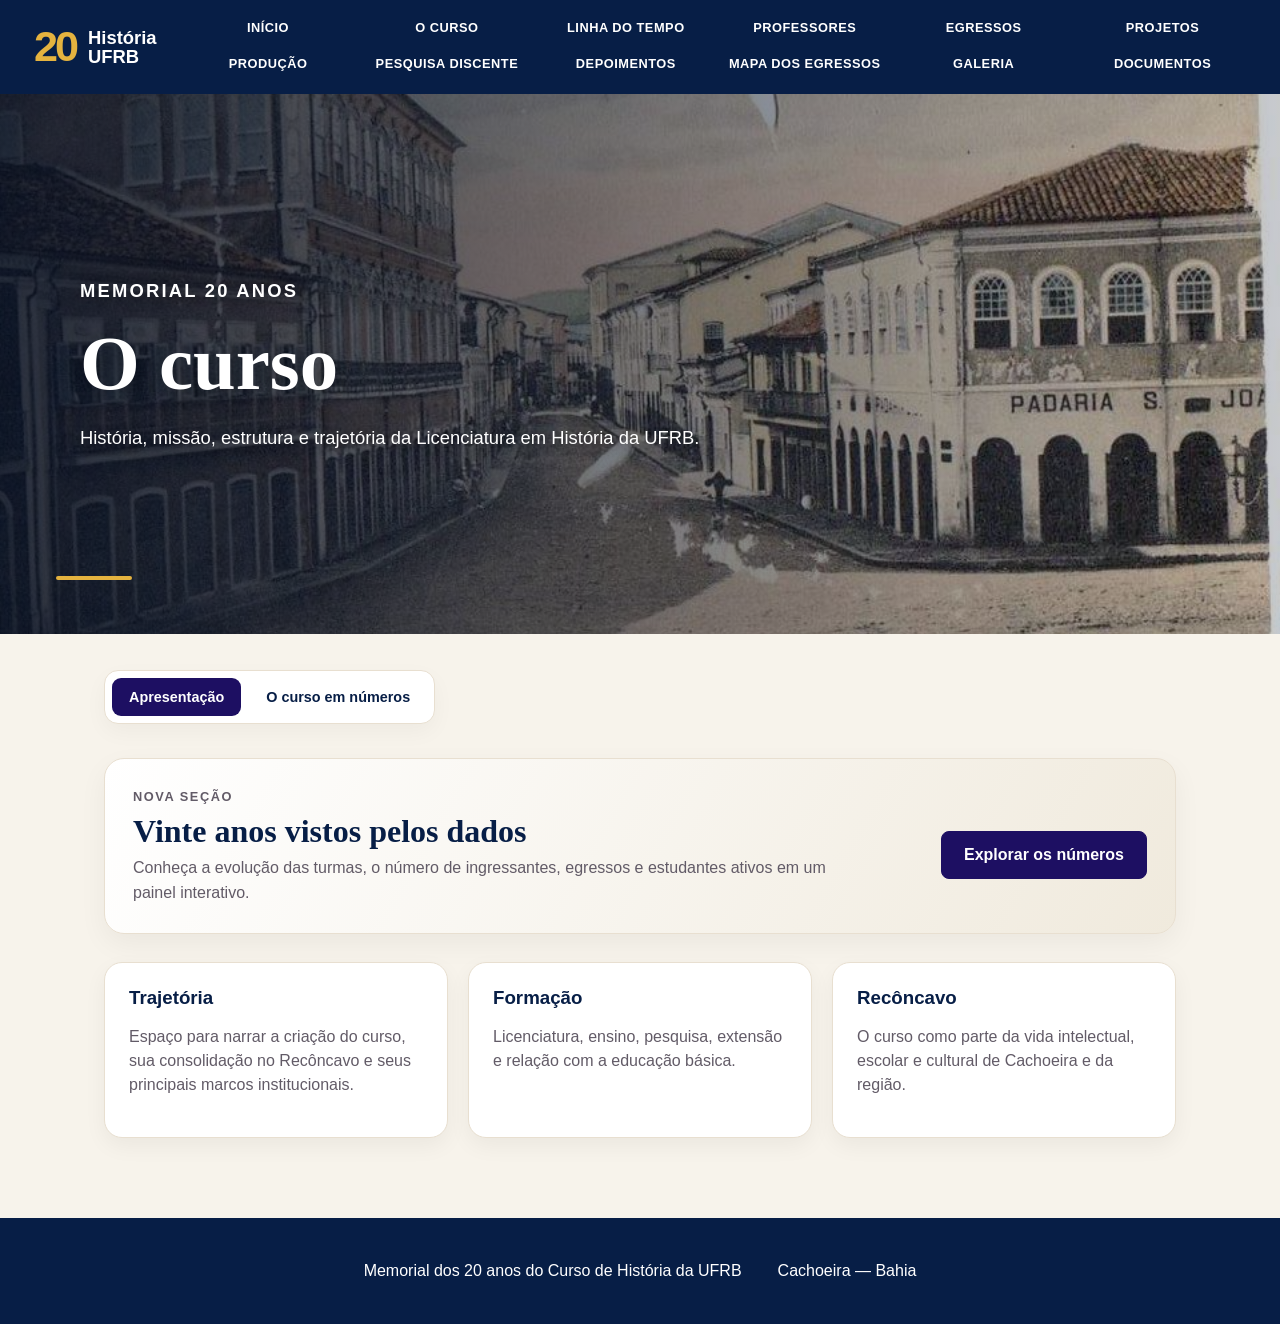
==== pages/curso.html @ 05f71385 "versão inicial memorial" ====
<!DOCTYPE html><html lang="pt-BR"><head>
<meta charset="UTF-8"><meta name="viewport" content="width=device-width, initial-scale=1.0">
<title>O curso | Memorial 20 anos</title><link rel="stylesheet" href="../style.css?v=41"></head><body>
<header class="topbar">
  <a class="logo" href="../index.html"><span class="mark">20</span><span>História<br>UFRB</span></a>
  <button class="menu-button" aria-label="Abrir menu">☰</button>
  <nav class="menu">
    <a href="../index.html">Início</a><a href="curso.html">O curso</a><a href="linha-do-tempo.html">Linha do tempo</a>
    <a href="professores.html">Professores</a><a href="egressos.html">Egressos</a><a href="projetos.html">Projetos</a><a href="producao.html">Produção</a><a href="tccs.html">Pesquisa discente</a>
    <a href="depoimentos.html">Depoimentos</a><a href="mapa.html">Mapa dos egressos</a><a href="galeria.html">Galeria</a><a href="documentos.html">Documentos</a>
  </nav>
</header><section class="page-hero hero-curso"><div class="page-hero-inner"><p class="eyebrow">Memorial 20 anos</p><h1>O curso</h1><p>História, missão, estrutura e trajetória da Licenciatura em História da UFRB.</p></div></section>
<main class="content">
<nav class="course-subnav" aria-label="Seções de O curso">
  <a class="active" href="curso.html">Apresentação</a>
  <a href="curso-em-numeros.html">O curso em números</a>
</nav>
<section class="course-callout">
  <div>
    <p class="eyebrow">Nova seção</p>
    <h2>Vinte anos vistos pelos dados</h2>
    <p>Conheça a evolução das turmas, o número de ingressantes, egressos e estudantes ativos em um painel interativo.</p>
  </div>
  <a class="button" href="curso-em-numeros.html">Explorar os números</a>
</section>
<div class="grid"><article class="card"><h3>Trajetória</h3><p>Espaço para narrar a criação do curso, sua consolidação no Recôncavo e seus principais marcos institucionais.</p></article><article class="card"><h3>Formação</h3><p>Licenciatura, ensino, pesquisa, extensão e relação com a educação básica.</p></article><article class="card"><h3>Recôncavo</h3><p>O curso como parte da vida intelectual, escolar e cultural de Cachoeira e da região.</p></article></div></main><footer class="footer"><p>Memorial dos 20 anos do Curso de História da UFRB</p><p>Cachoeira — Bahia</p></footer><script src="../script.js?v=41"></script></body></html>
---- style.css ----
:root{--navy:#071e46;--purple:#1d0f62;--gold:#e5b33f;--green:#0b7f5b;--blue:#1f67d8;--orange:#d86c1f;--red:#c43c3c;--cream:#f7f3eb;--ink:#141625;--muted:#625b67;--line:#e8dfd0}
*{box-sizing:border-box}html{scroll-behavior:smooth}body{margin:0;font-family:Arial,Helvetica,sans-serif;color:var(--ink);background:var(--cream)}a{color:inherit}
.topbar{height:76px;background:var(--navy);color:#fff;display:flex;align-items:center;justify-content:space-between;padding:0 44px;position:sticky;top:0;z-index:1000}
.logo{color:#fff;text-decoration:none;display:flex;align-items:center;gap:12px;line-height:1.05;font-weight:800;font-size:1.15rem}.mark{color:var(--gold);font-size:2.7rem;letter-spacing:-3px}
.menu{display:flex;gap:22px;align-items:center}.menu a{color:#fff;text-decoration:none;font-size:.8rem;text-transform:uppercase;letter-spacing:.04em;font-weight:800;padding:28px 0 22px;border-bottom:3px solid transparent}.menu a:hover{color:var(--gold);border-bottom-color:var(--gold)}
.menu-button{display:none;color:#fff;background:transparent;border:0;font-size:1.8rem}
.home-hero{min-height:530px;background:linear-gradient(90deg,rgba(0,0,0,.73),rgba(0,0,0,.16)),url("assets/cachoeira-1820-home.jpg");background-size:cover;background-position:center;display:flex;align-items:center;padding:64px 56px}.home-hero-content{max-width:640px;color:#fff}
.eyebrow{color:var(--gold);font-size:.8rem;text-transform:uppercase;letter-spacing:.12em;font-weight:900}.home-hero h1,.page-hero h1{font-family:Georgia,serif;font-size:clamp(2.8rem,6vw,5.3rem);line-height:1.03;margin:0 0 20px}.home-hero p{font-size:1.18rem;line-height:1.55}
.button,.button-outline{display:inline-flex;align-items:center;justify-content:center;text-decoration:none;border-radius:8px;padding:14px 22px;font-weight:900;border:1px solid var(--purple);margin-top:18px}.button{background:var(--purple);color:#fff}.button.light{background:transparent;color:#fff;border-color:#fff}.button-outline{background:transparent;color:var(--purple)}
.home-intro{max-width:1500px;margin:0 auto;padding:34px 56px 54px;display:grid;grid-template-columns:320px 1fr 410px;gap:26px;align-items:start}.intro-text h2{color:var(--navy);font-family:Georgia,serif;font-size:2rem;line-height:1.25}.intro-text p{line-height:1.65}
.home-cards{display:grid;grid-template-columns:repeat(3,minmax(180px,1fr));gap:16px}.feature-card{background:#fff;border:1px solid var(--line);border-radius:14px;padding:22px;text-decoration:none;min-height:135px;box-shadow:0 8px 22px rgba(0,0,0,.04)}.feature-card:hover{transform:translateY(-2px);box-shadow:0 12px 28px rgba(0,0,0,.08)}.feature-card span{font-size:2rem}.feature-card h3{color:var(--navy);text-transform:uppercase;font-size:.95rem;margin:8px 0}.feature-card p{color:var(--muted);margin:0;font-size:.9rem;line-height:1.45}
.mini-map-card{background:#fff;border:1px solid var(--line);border-radius:14px;overflow:hidden;text-decoration:none;box-shadow:0 8px 22px rgba(0,0,0,.05)}.mini-map-title{background:var(--navy);color:#fff;padding:18px;text-transform:uppercase;font-weight:900;display:flex;justify-content:space-between}.mini-map{height:370px;width:100%}
.page-hero{background:linear-gradient(90deg,rgba(7,30,70,.88),rgba(7,30,70,.35)),url("assets/cachoeira-abertura.jpg");background-size:cover;background-position:center;color:#fff;padding:78px 56px}.page-hero-inner{max-width:1120px;margin:0 auto}.page-hero p{max-width:720px;font-size:1.15rem;line-height:1.6}.content{max-width:1120px;margin:0 auto;padding:54px 24px 80px}
.section-title h2{color:var(--navy);font-size:2.2rem;font-family:Georgia,serif;margin:0 0 10px}.grid{display:grid;grid-template-columns:repeat(auto-fit,minmax(255px,1fr));gap:20px}.card{background:#fff;border:1px solid var(--line);border-radius:18px;padding:24px;box-shadow:0 8px 22px rgba(0,0,0,.05);text-decoration:none}.card img{width:100%;height:190px;object-fit:cover;border-radius:14px;background:#ddd;margin-bottom:14px}.card h3{color:var(--navy);margin:0 0 10px}.card p{color:var(--muted);line-height:1.5}
.timeline{display:grid;gap:18px}.timeline article{background:#fff;border-left:6px solid var(--gold);padding:22px 28px;border-radius:14px;box-shadow:0 8px 22px rgba(0,0,0,.05)}.timeline strong{color:var(--purple);font-size:1.2rem}
.filters{display:flex;flex-wrap:wrap;gap:10px;margin:24px 0}.filter-btn{border:1px solid var(--line);background:#fff;color:var(--navy);border-radius:999px;padding:10px 16px;font-weight:900;cursor:pointer}.filter-btn.active{background:var(--purple);color:#fff}
.testimony-layout,.map-page-layout{display:grid;grid-template-columns:1fr 390px;gap:24px;align-items:start}.testimony-player,.map-detail{position:sticky;top:96px;background:#fff;border:1px solid var(--line);border-radius:20px;padding:24px;box-shadow:0 12px 30px rgba(0,0,0,.08)}.player-image,.map-detail-image{width:100%;max-height:230px;object-fit:cover;border-radius:14px;margin-bottom:14px}audio{width:100%;margin:12px 0}.theme-list{display:flex;flex-wrap:wrap;gap:8px}.theme-list span,.tag{background:#f0eadf;color:var(--purple);border-radius:999px;padding:7px 11px;font-size:.82rem;font-weight:900}
.map-full{min-height:660px;border-radius:18px;overflow:hidden;border:1px solid var(--line);z-index:1}.map-toolbar{background:#fff;border:1px solid var(--line);border-radius:18px;padding:18px;margin-bottom:18px}.year-control{margin-top:14px}.year-control input{width:100%;accent-color:var(--purple)}
.leaflet-marker-icon .pin{display:grid;place-items:center;width:34px;height:34px;border-radius:50% 50% 50% 8px;transform:rotate(-45deg);color:#fff;font-weight:900;border:3px solid #fff;box-shadow:0 8px 18px rgba(0,0,0,.25)}.pin span{transform:rotate(45deg)}.pin.ensino{background:var(--green)}.pin.pesquisa{background:var(--blue)}.pin.extensao{background:var(--orange)}.pin.egressos{background:var(--red)}.pin.professores{background:var(--purple)}
.gallery{columns:4 220px;column-gap:18px}.gallery img{width:100%;break-inside:avoid;border-radius:14px;margin-bottom:18px;box-shadow:0 8px 22px rgba(0,0,0,.08)}.doc-list{display:grid;gap:14px}.doc-item{background:#fff;border:1px solid var(--line);border-radius:14px;padding:18px;display:flex;justify-content:space-between;gap:18px;align-items:center}
.footer{background:var(--navy);color:#fff;display:flex;flex-wrap:wrap;justify-content:center;gap:36px;padding:28px 24px}
@media(max-width:1100px){.home-intro,.testimony-layout,.map-page-layout{grid-template-columns:1fr}.mini-map-card{order:-1}.testimony-player,.map-detail{position:static}}
@media(max-width:850px){.topbar{padding:0 18px}.menu-button{display:block}.menu{display:none;position:absolute;top:76px;left:0;right:0;background:var(--navy);flex-direction:column;padding:24px;align-items:flex-start}.menu.open{display:flex}.home-hero,.page-hero{padding:44px 24px}.home-cards{grid-template-columns:1fr}}


/* Módulo Produção Intelectual */
.production-hero {
  max-width: 1500px;
  margin: 0 auto;
  padding: 56px;
  display: grid;
  grid-template-columns: .8fr 1.2fr;
  gap: 36px;
  align-items: center;
  background: linear-gradient(135deg, #071e46, #1d0f62);
  color: white;
}

.production-hero-copy h1 {
  font-family: Georgia, serif;
  font-size: clamp(3rem, 6vw, 5.5rem);
  line-height: 1;
  margin: 0 0 20px;
}

.production-hero-copy p {
  font-size: 1.15rem;
  line-height: 1.6;
}

.featured-book {
  background: rgba(255,255,255,.1);
  border: 1px solid rgba(255,255,255,.25);
  border-radius: 22px;
  padding: 24px;
  display: grid;
  grid-template-columns: 220px 1fr;
  gap: 24px;
  align-items: center;
}

.featured-book img {
  width: 100%;
  max-height: 320px;
  object-fit: contain;
  border-radius: 10px;
  background: white;
  box-shadow: 0 18px 38px rgba(0,0,0,.28);
}

.featured-book h2 {
  font-family: Georgia, serif;
  font-size: 2rem;
  margin: 8px 0;
}

.production-type {
  display: inline-block;
  color: #0b7f5b;
  background: #e7f4ee;
  border-radius: 999px;
  padding: 6px 10px;
  font-size: .75rem;
  text-transform: uppercase;
  letter-spacing: .06em;
  font-weight: 900;
}

.production-stats {
  display: grid;
  grid-template-columns: repeat(4, 1fr);
  gap: 16px;
  margin-bottom: 30px;
}

.production-stats article {
  background: white;
  border: 1px solid var(--line);
  border-radius: 16px;
  padding: 22px;
}

.production-stats strong {
  display: block;
  color: var(--purple);
  font-size: 2rem;
}

.production-stats span {
  color: var(--muted);
}

.production-toolbar {
  background: white;
  border: 1px solid var(--line);
  border-radius: 18px;
  padding: 20px;
  margin-bottom: 38px;
}

.production-toolbar input {
  width: 100%;
  padding: 15px 17px;
  border: 1px solid var(--line);
  border-radius: 12px;
  font-size: 1rem;
}

.book-grid {
  display: grid;
  grid-template-columns: repeat(auto-fit, minmax(210px, 1fr));
  gap: 24px;
}

.book-card {
  background: white;
  border: 1px solid var(--line);
  border-radius: 18px;
  overflow: hidden;
  cursor: pointer;
  box-shadow: 0 8px 22px rgba(0,0,0,.05);
  transition: transform .2s, box-shadow .2s;
}

.book-card:hover,
.book-card:focus {
  transform: translateY(-5px);
  box-shadow: 0 18px 38px rgba(0,0,0,.12);
  outline: none;
}

.book-cover-wrap {
  height: 330px;
  padding: 18px;
  background: #eee8de;
  position: relative;
  display: flex;
  justify-content: center;
  align-items: center;
}

.book-cover-wrap img {
  width: 100%;
  height: 100%;
  object-fit: contain;
  box-shadow: 0 12px 25px rgba(0,0,0,.18);
}

.book-hover {
  position: absolute;
  inset: auto 18px 18px 18px;
  background: rgba(7,30,70,.92);
  color: white;
  padding: 12px;
  border-radius: 10px;
  text-align: center;
  font-weight: 800;
  opacity: 0;
  transform: translateY(8px);
  transition: .2s;
}

.book-card:hover .book-hover,
.book-card:focus .book-hover {
  opacity: 1;
  transform: translateY(0);
}

.book-card-copy {
  padding: 18px;
}

.book-card-copy h3 {
  color: var(--navy);
  margin: 10px 0 8px;
}

.book-card-copy p,
.book-card-copy small {
  color: var(--muted);
}

.book-modal {
  position: fixed;
  inset: 0;
  display: none;
  z-index: 4000;
}

.book-modal.open {
  display: block;
}

.book-modal-backdrop {
  position: absolute;
  inset: 0;
  background: rgba(0,0,0,.76);
}

.book-modal-content {
  position: relative;
  max-width: 980px;
  max-height: 88vh;
  overflow: auto;
  margin: 6vh auto;
  background: white;
  border-radius: 22px;
  padding: 32px;
  z-index: 1;
}

.book-modal-close {
  position: absolute;
  right: 18px;
  top: 12px;
  background: transparent;
  border: 0;
  font-size: 2rem;
  cursor: pointer;
}

.book-detail {
  display: grid;
  grid-template-columns: 300px 1fr;
  gap: 32px;
}

.book-detail > img {
  width: 100%;
  max-height: 460px;
  object-fit: contain;
  background: #eee8de;
  padding: 16px;
  border-radius: 14px;
}

.book-detail h2 {
  color: var(--navy);
  font-family: Georgia, serif;
  font-size: 2.3rem;
  margin: 12px 0;
}

.book-detail h3 {
  color: var(--muted);
  font-weight: 500;
}

.book-actions {
  display: flex;
  flex-wrap: wrap;
  gap: 10px;
}

.home-production {
  max-width: 1120px;
  margin: 0 auto;
  padding: 60px 24px 80px;
}

.home-production-grid {
  display: grid;
  grid-template-columns: repeat(3, 1fr);
  gap: 22px;
}

.home-book {
  background: white;
  border: 1px solid var(--line);
  border-radius: 16px;
  padding: 20px;
  text-decoration: none;
  display: grid;
  gap: 8px;
}

.home-book img {
  width: 100%;
  height: 280px;
  object-fit: contain;
  background: #eee8de;
  border-radius: 10px;
}

.home-book strong {
  color: var(--navy);
}

.home-book span {
  color: var(--muted);
}

.profile-production {
  max-width: 1120px;
  margin: 30px auto;
  padding: 0 24px 60px;
}

.mini-book-grid {
  display: flex;
  gap: 18px;
  flex-wrap: wrap;
}

.mini-book {
  width: 170px;
  text-decoration: none;
}

.mini-book img {
  width: 100%;
  height: 230px;
  object-fit: contain;
  background: #eee8de;
  border-radius: 10px;
}

.mini-book span {
  display: block;
  margin-top: 8px;
  color: var(--navy);
  font-weight: 800;
}

@media (max-width: 900px) {
  .production-hero,
  .featured-book,
  .book-detail {
    grid-template-columns: 1fr;
  }

  .production-stats,
  .home-production-grid {
    grid-template-columns: 1fr 1fr;
  }

  .featured-book img {
    max-width: 240px;
  }
}

@media (max-width: 600px) {
  .production-hero {
    padding: 36px 24px;
  }

  .production-stats,
  .home-production-grid {
    grid-template-columns: 1fr;
  }

  .book-modal-content {
    margin: 2vh 12px;
    max-height: 96vh;
  }
}


/* Imagens históricas nas aberturas */
.page-hero.hero-curso{background-image:linear-gradient(90deg,rgba(7,30,70,.86),rgba(7,30,70,.28)),url("assets/curso-rua-13-maio.jpg");background-position:center}
.page-hero.hero-projetos{min-height:520px;display:flex;align-items:center;background-image:linear-gradient(90deg,rgba(7,30,70,.82),rgba(7,30,70,.22)),url("assets/projetos-gravura.jpg");background-position:center;background-attachment:fixed}
.page-hero.hero-linha-tempo{background-image:linear-gradient(90deg,rgba(7,30,70,.84),rgba(7,30,70,.25)),url("assets/linha-tempo-rua-feira.jpg");background-position:center}
.page-hero.hero-mapa{background-image:linear-gradient(90deg,rgba(7,30,70,.84),rgba(7,30,70,.22)),url("assets/mapa-ponte.jpg");background-position:center}
.page-hero.hero-galeria{background-image:linear-gradient(90deg,rgba(7,30,70,.82),rgba(7,30,70,.24)),url("assets/galeria-praca.webp");background-position:center}
.page-hero.hero-curso,.page-hero.hero-projetos,.page-hero.hero-linha-tempo,.page-hero.hero-mapa,.page-hero.hero-galeria{background-size:cover;color:white}
.page-hero.hero-projetos h1{text-transform:uppercase;letter-spacing:.04em}
@media(max-width:850px){.page-hero.hero-projetos{background-attachment:scroll;min-height:420px}}


.home-cards-visual {
  grid-template-columns: repeat(3, minmax(210px, 1fr));
}

.feature-card-image {
  padding: 0;
  overflow: hidden;
  min-height: 250px;
  display: flex;
  flex-direction: column;
}

.feature-card-image img {
  width: 100%;
  height: 155px;
  object-fit: cover;
  display: block;
}

.feature-card-image div {
  padding: 18px;
}

.feature-card-image h3 {
  margin-top: 0;
}

@media (max-width: 1100px) {
  .home-cards-visual {
    grid-template-columns: repeat(2, minmax(220px, 1fr));
  }
}

@media (max-width: 680px) {
  .home-cards-visual {
    grid-template-columns: 1fr;
  }
}


/* Protótipo 0.7 — imagens de abertura nas páginas internas */

.page-hero.hero-professores {
  background-image:
    linear-gradient(90deg, rgba(7,30,70,.88), rgba(7,30,70,.34)),
    url("assets/abertura-professores.jpg");
  background-position: center;
}

.page-hero.hero-depoimentos {
  background-image:
    linear-gradient(90deg, rgba(7,30,70,.90), rgba(7,30,70,.32)),
    url("assets/abertura-depoimentos.jpg");
  background-position: center;
}

.page-hero.hero-egressos {
  background-image:
    linear-gradient(90deg, rgba(7,30,70,.87), rgba(7,30,70,.28)),
    url("assets/mapa-ponte.jpg");
  background-position: center;
}

.page-hero.hero-documentos {
  background-image:
    linear-gradient(90deg, rgba(7,30,70,.88), rgba(7,30,70,.30)),
    url("assets/curso-rua-13-maio.jpg");
  background-position: center;
}

.page-hero.hero-pesquisa {
  background-image:
    linear-gradient(90deg, rgba(7,30,70,.86), rgba(7,30,70,.28)),
    url("assets/linha-tempo-rua-feira.jpg");
  background-position: center;
}

.page-hero.hero-professores,
.page-hero.hero-depoimentos,
.page-hero.hero-egressos,
.page-hero.hero-documentos,
.page-hero.hero-pesquisa {
  min-height: 430px;
  display: flex;
  align-items: center;
  background-size: cover;
  color: #fff;
}

/* Mantém a estrutura da Produção Intelectual; apenas aplica a composição de capas */
.production-hero.hero-producao {
  background-image:
    linear-gradient(90deg, rgba(7,30,70,.90), rgba(29,15,98,.48)),
    url("assets/abertura-producao.jpg");
  background-size: cover;
  background-position: center;
  color: #fff;
}

.production-hero.hero-producao .featured-book {
  background: rgba(7,30,70,.76);
  backdrop-filter: blur(3px);
}

@media (max-width: 850px) {
  .page-hero.hero-professores,
  .page-hero.hero-depoimentos,
  .page-hero.hero-egressos,
  .page-hero.hero-documentos,
  .page-hero.hero-pesquisa {
    min-height: 350px;
  }
}


/* =========================================================
   Protótipo 0.8 — aberturas reais em tela ampla
   Mantém o conteúdo das páginas e transforma somente o topo.
   ========================================================= */

.page-hero {
  min-height: 540px !important;
  width: 100%;
  display: flex !important;
  align-items: center !important;
  padding: 72px 56px !important;
  position: relative;
  background-size: cover !important;
  background-repeat: no-repeat !important;
  color: #fff !important;
}

.page-hero::after {
  content: "";
  position: absolute;
  left: 56px;
  bottom: 54px;
  width: 76px;
  height: 4px;
  border-radius: 999px;
  background: var(--gold);
}

.page-hero .page-hero-inner {
  position: relative;
  z-index: 2;
  width: 100%;
  max-width: 1120px;
  margin: 0 auto;
}

.page-hero h1 {
  max-width: 760px;
  margin: 0 0 20px !important;
  color: #fff !important;
  text-shadow: 0 4px 24px rgba(0,0,0,.35);
}

.page-hero p {
  max-width: 700px;
  color: #fff !important;
  text-shadow: 0 2px 14px rgba(0,0,0,.35);
}

/* Fotografias escolhidas pelo usuário */
.page-hero.hero-curso {
  background-image:
    linear-gradient(90deg, rgba(4,14,34,.84), rgba(4,14,34,.22)),
    url("assets/curso-rua-13-maio.jpg") !important;
  background-position: center 48% !important;
}

.page-hero.hero-projetos {
  background-image:
    linear-gradient(90deg, rgba(4,14,34,.84), rgba(4,14,34,.22)),
    url("assets/projetos-gravura.jpg") !important;
  background-position: center 44% !important;
  background-attachment: scroll !important;
}

.page-hero.hero-linha-tempo {
  background-image:
    linear-gradient(90deg, rgba(4,14,34,.84), rgba(4,14,34,.20)),
    url("assets/linha-tempo-rua-feira.jpg") !important;
  background-position: center 56% !important;
}

.page-hero.hero-mapa {
  background-image:
    linear-gradient(90deg, rgba(4,14,34,.86), rgba(4,14,34,.18)),
    url("assets/mapa-ponte.jpg") !important;
  background-position: center 50% !important;
}

.page-hero.hero-galeria {
  background-image:
    linear-gradient(90deg, rgba(4,14,34,.84), rgba(4,14,34,.20)),
    url("assets/galeria-praca.webp") !important;
  background-position: center 45% !important;
}

.page-hero.hero-professores {
  background-image:
    linear-gradient(90deg, rgba(4,14,34,.86), rgba(4,14,34,.20)),
    url("assets/abertura-professores.jpg") !important;
  background-position: center !important;
}

.page-hero.hero-depoimentos {
  background-image:
    linear-gradient(90deg, rgba(4,14,34,.88), rgba(4,14,34,.20)),
    url("assets/abertura-depoimentos.jpg") !important;
  background-position: center !important;
}

.page-hero.hero-egressos {
  background-image:
    linear-gradient(90deg, rgba(4,14,34,.86), rgba(4,14,34,.24)),
    url("assets/mapa-ponte.jpg") !important;
  background-position: center !important;
}

.page-hero.hero-documentos {
  background-image:
    linear-gradient(90deg, rgba(4,14,34,.88), rgba(4,14,34,.26)),
    url("assets/curso-rua-13-maio.jpg") !important;
  background-position: center !important;
}

.page-hero.hero-pesquisa {
  background-image:
    linear-gradient(90deg, rgba(4,14,34,.86), rgba(4,14,34,.22)),
    url("assets/linha-tempo-rua-feira.jpg") !important;
  background-position: center !important;
}

/* Produção Intelectual: mesma abertura ampla, preservando o conteúdo existente */
.production-hero.hero-producao {
  min-height: 560px !important;
  max-width: none !important;
  width: 100%;
  padding: 64px 56px !important;
  background-image:
    linear-gradient(90deg, rgba(4,14,34,.92), rgba(29,15,98,.38)),
    url("assets/abertura-producao.jpg") !important;
  background-size: cover !important;
  background-position: center !important;
  color: #fff !important;
}

.production-hero.hero-producao .production-hero-copy h1,
.production-hero.hero-producao .production-hero-copy p {
  color: #fff !important;
  text-shadow: 0 3px 20px rgba(0,0,0,.35);
}

.production-hero.hero-producao .featured-book {
  background: rgba(4,14,34,.76) !important;
  border-color: rgba(255,255,255,.28) !important;
  backdrop-filter: blur(4px);
}

/* O conteúdo começa normalmente logo abaixo da imagem */
.page-hero + .content,
.production-hero + .content {
  position: relative;
  z-index: 1;
}

@media (max-width: 850px) {
  .page-hero {
    min-height: 420px !important;
    padding: 48px 24px !important;
  }

  .page-hero::after {
    left: 24px;
    bottom: 34px;
  }

  .production-hero.hero-producao {
    min-height: auto !important;
    padding: 42px 24px !important;
  }
}


/* Protótipo 0.10 — apenas os dois depoimentos selecionados */
.youtube-testimony-intro {
  max-width: 760px;
  margin-bottom: 30px;
}

.youtube-testimony-intro h2 {
  color: var(--navy);
  font-family: Georgia, serif;
  font-size: 2.4rem;
  margin: 8px 0 12px;
}

.youtube-testimony-intro p {
  color: var(--muted);
  line-height: 1.6;
}

.youtube-testimony-grid {
  display: grid;
  grid-template-columns: repeat(2, minmax(0, 1fr));
  gap: 24px;
}

.youtube-testimony-card {
  background: #fff;
  border: 1px solid var(--line);
  border-radius: 20px;
  overflow: hidden;
  box-shadow: 0 10px 28px rgba(0,0,0,.07);
}

.youtube-thumb {
  position: relative;
  display: block;
  width: 100%;
  aspect-ratio: 16 / 9;
  overflow: hidden;
  background: #000;
}

.youtube-thumb img {
  width: 100%;
  height: 100%;
  display: block;
  object-fit: cover;
}

.youtube-thumb::after {
  content: "";
  position: absolute;
  inset: 0;
  background: linear-gradient(180deg, transparent 45%, rgba(0,0,0,.5));
}

.youtube-play {
  position: absolute;
  left: 50%;
  top: 50%;
  z-index: 2;
  transform: translate(-50%, -50%);
  width: 72px;
  height: 72px;
  display: grid;
  place-items: center;
  border-radius: 50%;
  color: #fff;
  background: rgba(29,15,98,.94);
  font-size: 1.8rem;
  box-shadow: 0 12px 28px rgba(0,0,0,.3);
}

.youtube-testimony-copy {
  padding: 24px;
}

.youtube-testimony-copy h3 {
  color: var(--navy);
  margin: 10px 0;
}

.youtube-testimony-copy p {
  color: var(--muted);
  line-height: 1.55;
}

@media (max-width: 780px) {
  .youtube-testimony-grid {
    grid-template-columns: 1fr;
  }
}


/* Versão 0.11 — O curso em números */
.course-subnav{display:flex;flex-wrap:wrap;gap:8px;margin:-18px 0 34px;padding:7px;background:#fff;border:1px solid var(--line);border-radius:14px;width:max-content;max-width:100%;box-shadow:0 8px 22px rgba(0,0,0,.04)}
.course-subnav a{text-decoration:none;padding:11px 17px;border-radius:9px;color:var(--navy);font-weight:900;font-size:.9rem}
.course-subnav a.active,.course-subnav a:hover{background:var(--purple);color:#fff}
.course-callout{display:flex;justify-content:space-between;gap:28px;align-items:center;background:linear-gradient(120deg,#fff,#f0eadd);border:1px solid var(--line);border-radius:20px;padding:28px;margin-bottom:28px;box-shadow:0 10px 28px rgba(0,0,0,.05)}
.course-callout h2{font-family:Georgia,serif;color:var(--navy);font-size:2rem;margin:6px 0}
.course-callout p{color:var(--muted);line-height:1.55;margin:0;max-width:700px}

.numbers-hero{min-height:510px;display:flex;align-items:center;background:
linear-gradient(90deg,rgba(7,30,70,.94),rgba(29,15,98,.73),rgba(7,30,70,.18)),
url("assets/curso-rua-13-maio.jpg");background-size:cover;background-position:center;color:#fff;padding:70px 56px}
.numbers-hero-inner{width:min(1180px,100%);margin:auto}
.numbers-hero h1{font-family:Georgia,serif;font-size:clamp(3.2rem,7vw,6rem);line-height:.98;margin:8px 0 22px;max-width:760px}
.numbers-hero p{font-size:1.16rem;line-height:1.65;max-width:740px}
.numbers-hero-actions{display:flex;gap:12px;flex-wrap:wrap}
.numbers-light{background:var(--gold);border-color:var(--gold);color:var(--navy)}
.numbers-outline{border-color:rgba(255,255,255,.68);color:#fff}
.numbers-main{max-width:1240px;margin:0 auto;padding:48px 28px 90px}
.numbers-subnav{margin-top:0}
.numbers-section{margin:42px 0 78px}
.numbers-heading{display:grid;grid-template-columns:1.15fr .85fr;gap:45px;align-items:end;margin-bottom:27px}
.numbers-heading h2,.insight-panel h2,.active-history-copy h2,.numbers-method h2{font-family:Georgia,serif;color:var(--navy);font-size:clamp(2rem,4vw,3rem);line-height:1.1;margin:7px 0}
.numbers-heading>p{color:var(--muted);line-height:1.65;margin:0}
.metric-grid{display:grid;grid-template-columns:repeat(4,1fr);gap:17px}
.metric-card{background:#fff;border:1px solid var(--line);border-radius:20px;padding:27px;min-height:218px;box-shadow:0 12px 30px rgba(0,0,0,.055);position:relative;overflow:hidden}
.metric-card:after{content:"";position:absolute;width:86px;height:86px;border-radius:50%;right:-28px;bottom:-28px;background:rgba(229,179,63,.18)}
.metric-card.metric-primary{background:linear-gradient(140deg,var(--navy),var(--purple));color:#fff;border-color:transparent}
.metric-number{display:block;color:var(--purple);font-family:Georgia,serif;font-size:3.5rem;font-weight:800;line-height:1}
.metric-primary .metric-number{color:var(--gold)}
.metric-card strong{display:block;font-size:1.05rem;text-transform:uppercase;letter-spacing:.05em;margin:13px 0}
.metric-card p{color:var(--muted);line-height:1.45;margin:0}
.metric-primary p{color:rgba(255,255,255,.75)}
.split-insights{display:grid;grid-template-columns:1fr 1fr;gap:22px}
.insight-panel{background:#fff;border:1px solid var(--line);border-radius:24px;padding:30px;box-shadow:0 12px 30px rgba(0,0,0,.05)}
.milestone-list{margin-top:25px;display:grid;gap:4px}
.milestone-list div{display:grid;grid-template-columns:95px 1fr;gap:18px;align-items:center;padding:15px 0;border-bottom:1px solid var(--line)}
.milestone-list div:last-child{border-bottom:0}
.milestone-list span{color:var(--purple);font-family:Georgia,serif;font-weight:bold;font-size:1.25rem}
.milestone-list p{margin:0;color:var(--muted);line-height:1.45}
.panel-title-row{display:flex;justify-content:space-between;gap:15px;align-items:start}
.data-badge{background:#eee7f8;color:var(--purple);padding:8px 11px;border-radius:999px;font-weight:bold;font-size:.8rem}
.turn-visual{display:grid;grid-template-columns:210px 1fr;gap:28px;align-items:center;margin-top:26px}
.donut{width:205px;height:205px;border-radius:50%;background:conic-gradient(var(--purple) 0 59.4%,var(--gold) 59.4% 100%);display:grid;place-items:center;position:relative}
.donut:after{content:"";position:absolute;width:128px;height:128px;background:#fff;border-radius:50%}
.donut-center{position:relative;z-index:2;text-align:center}
.donut-center strong{display:block;color:var(--navy);font-size:1.7rem}
.donut-center span{color:var(--muted);font-size:.82rem}
.turn-legend{display:grid;gap:18px}
.turn-legend div{display:grid;grid-template-columns:13px 1fr auto;gap:8px;align-items:center;padding-bottom:14px;border-bottom:1px solid var(--line)}
.turn-legend small{grid-column:2/4;color:var(--muted)}
.legend-dot{width:11px;height:11px;border-radius:50%}.legend-dot.night{background:var(--purple)}.legend-dot.morning{background:var(--gold)}
.chart-card{background:#fff;border:1px solid var(--line);border-radius:24px;padding:25px;box-shadow:0 12px 30px rgba(0,0,0,.055)}
.chart-toolbar{display:flex;gap:8px;flex-wrap:wrap;margin-bottom:25px}
.chart-mode{border:1px solid var(--line);border-radius:999px;background:#fff;color:var(--navy);font-weight:bold;padding:10px 15px;cursor:pointer}
.chart-mode.active{background:var(--purple);color:#fff;border-color:var(--purple)}
.bar-chart{height:360px;display:flex;align-items:stretch;gap:5px;padding:28px 8px 0;border-bottom:1px solid #d8d0c3;overflow-x:auto}
.bar-item{min-width:37px;flex:1;border:0;background:transparent;padding:0;display:grid;grid-template-rows:24px 1fr 27px;cursor:pointer;color:var(--muted)}
.bar-value{font-size:.72rem;opacity:0;transition:.2s;font-weight:bold;color:var(--purple)}
.bar-item:hover .bar-value,.bar-item:focus .bar-value{opacity:1}
.bar-track{height:100%;display:flex;align-items:end;justify-content:center}
.bar-fill{display:block;width:72%;min-height:4px;background:linear-gradient(180deg,var(--gold),var(--purple));border-radius:7px 7px 2px 2px;transition:filter .2s,transform .2s}
.bar-item:hover .bar-fill,.bar-item:focus .bar-fill{filter:brightness(1.15);transform:scaleX(1.08)}
.bar-year{font-size:.72rem;padding-top:8px}
.chart-caption{color:var(--muted);font-size:.9rem;padding:18px 5px 0}
.cohort-explorer{background:#fff;border:1px solid var(--line);border-radius:24px;padding:25px;box-shadow:0 12px 30px rgba(0,0,0,.055)}
.cohort-controls{display:grid;grid-template-columns:1fr 1fr 150px 150px;gap:14px;align-items:end;padding-bottom:24px;border-bottom:1px solid var(--line)}
.cohort-controls label{font-size:.82rem;font-weight:bold;color:var(--navy)}
.cohort-controls select{display:block;width:100%;margin-top:7px;padding:12px;border:1px solid var(--line);border-radius:10px;background:#fff}
.cohort-summary{background:#f4efe5;border-radius:13px;padding:11px 14px}
.cohort-summary span{display:block;color:var(--purple);font-size:1.5rem;font-weight:bold}.cohort-summary small{color:var(--muted)}
.cohort-rows{display:grid;gap:11px;margin-top:23px;max-height:600px;overflow:auto;padding-right:7px}
.cohort-row{display:grid;grid-template-columns:150px 1fr 50px;gap:14px;align-items:center}
.cohort-label{display:flex;justify-content:space-between;gap:8px}.cohort-label span{font-size:.75rem;color:var(--muted)}
.cohort-bar{height:12px;background:#eee8de;border-radius:999px;overflow:hidden}.cohort-bar span{display:block;height:100%;background:linear-gradient(90deg,var(--purple),var(--gold));border-radius:inherit}
.cohort-total{text-align:right;color:var(--navy)}
.active-history-section{display:grid;grid-template-columns:.9fr 1.1fr;gap:35px;align-items:center;background:var(--navy);color:#fff;border-radius:28px;padding:38px}
.active-history-copy h2{color:#fff}.active-history-copy>p{line-height:1.65;color:rgba(255,255,255,.78)}
.fact-strip{display:grid;grid-template-columns:repeat(3,1fr);gap:10px;margin-top:26px}.fact-strip div{border-top:2px solid var(--gold);padding-top:12px}.fact-strip strong{display:block;color:var(--gold);font-size:1.7rem}.fact-strip span{font-size:.75rem;color:rgba(255,255,255,.72)}
.mini-generation-chart{height:300px;display:flex;align-items:end;gap:7px;padding:15px 4px 0}
.generation-column{flex:1;height:100%;display:grid;grid-template-rows:21px 1fr 24px;align-items:end;text-align:center;min-width:15px}
.generation-column i{display:block;width:80%;margin:auto;background:linear-gradient(180deg,var(--gold),#fff);border-radius:5px 5px 0 0}
.generation-value{font-size:.66rem;color:var(--gold);opacity:.72}.generation-column small{font-size:.62rem;color:rgba(255,255,255,.7);padding-top:6px}
.numbers-method{background:#ece5da;border-radius:22px;padding:30px;margin-top:40px}.numbers-method h2{font-size:2rem}.numbers-method p{color:#514b50;line-height:1.65}
.data-error{background:#fff3cd;color:#6b4f00;padding:16px;border-radius:10px}
.empty-state{color:var(--muted)}
@media(max-width:980px){
.metric-grid{grid-template-columns:repeat(2,1fr)}.numbers-heading,.split-insights,.active-history-section{grid-template-columns:1fr}
.cohort-controls{grid-template-columns:1fr 1fr}.turn-visual{grid-template-columns:1fr}.donut{margin:auto}
}
@media(max-width:650px){
.numbers-hero{padding:54px 23px;min-height:470px}.numbers-main{padding:34px 17px 70px}
.metric-grid{grid-template-columns:1fr}.course-callout{align-items:flex-start;flex-direction:column}
.cohort-controls{grid-template-columns:1fr}.cohort-row{grid-template-columns:105px 1fr 38px}.cohort-label{display:block}
.fact-strip{grid-template-columns:1fr}.bar-chart{height:300px}.numbers-heading{gap:15px}.numbers-section{margin-bottom:58px}
}

.curso-em-numeros-home{
  max-width:1180px;
  margin:42px auto 10px;
  padding:30px;
  display:flex;
  justify-content:space-between;
  align-items:center;
  gap:28px;
  background:linear-gradient(135deg,#071e46,#1d0f62);
  color:#fff;
  border-radius:24px;
  box-shadow:0 18px 42px rgba(0,0,0,.14);
}
.curso-em-numeros-home h2{
  margin:6px 0 10px;
  font-family:Georgia,serif;
  font-size:clamp(2rem,4vw,3rem);
}
.curso-em-numeros-home p{
  margin:0;
  max-width:720px;
  line-height:1.6;
  color:rgba(255,255,255,.8);
}
.curso-em-numeros-home .button{
  flex:0 0 auto;
  background:#e5b33f;
  border-color:#e5b33f;
  color:#071e46;
}
@media(max-width:760px){
  .curso-em-numeros-home{
    margin:28px 16px 8px;
    flex-direction:column;
    align-items:flex-start;
  }
}


/* Versão 0.13 — Encontre sua história */
.people-section{scroll-margin-top:30px}
.people-search-panel{display:grid;grid-template-columns:.8fr 1.2fr;gap:22px;align-items:stretch}
.people-search-box,.person-perspective{background:#fff;border:1px solid var(--line);border-radius:24px;box-shadow:0 12px 30px rgba(0,0,0,.055)}
.people-search-box{padding:24px}
.people-search-box>label{display:block;color:var(--navy);font-size:.83rem;font-weight:900;margin-bottom:8px}
.people-search-input{display:flex;border:1px solid var(--line);border-radius:13px;overflow:hidden;background:#fff}
.people-search-input:focus-within{outline:3px solid rgba(65,38,130,.12);border-color:var(--purple)}
.people-search-input input{flex:1;border:0;padding:14px;font:inherit;min-width:0;outline:0}
.people-search-input button{width:46px;border:0;background:#fff;color:var(--muted);font-size:1.5rem;cursor:pointer}
.people-filter-row{display:flex;gap:7px;flex-wrap:wrap;margin:15px 0}
.people-filter{border:1px solid var(--line);background:#fff;color:var(--navy);padding:8px 12px;border-radius:999px;font-weight:800;cursor:pointer}
.people-filter.active{background:var(--purple);border-color:var(--purple);color:#fff}
.people-results{display:grid;gap:7px;max-height:480px;overflow:auto;padding-right:5px}
.person-result{display:grid;grid-template-columns:38px 1fr 26px;gap:10px;align-items:center;width:100%;text-align:left;border:1px solid transparent;background:#f7f3ec;border-radius:13px;padding:11px;cursor:pointer;color:var(--navy)}
.person-result:hover,.person-result.selected{background:#eee7f8;border-color:#c9b9e2}
.person-result strong{display:block;font-size:.88rem}
.person-result small{display:block;color:var(--muted);margin-top:3px}
.person-initial{width:36px;height:36px;border-radius:50%;display:grid;place-items:center;background:var(--navy);color:var(--gold);font-family:Georgia,serif;font-weight:bold}
.person-arrow{color:var(--purple);font-size:1.2rem}
.person-perspective{padding:31px;background:linear-gradient(145deg,#fff,#f3eee6);min-height:580px}
.person-perspective.empty{display:grid;place-items:center;text-align:center}
.person-empty-state{max-width:340px}.person-empty-state h3{font-family:Georgia,serif;color:var(--navy);font-size:2rem;margin:16px 0 8px}.person-empty-state p{color:var(--muted);line-height:1.55}
.person-orbit{width:105px;height:105px;margin:auto;border:1px solid #c8bdb0;border-radius:50%;display:grid;place-items:center;color:var(--purple);font-family:Georgia,serif;font-size:2.5rem;font-weight:bold;box-shadow:0 0 0 14px rgba(229,179,63,.15),0 0 0 28px rgba(65,38,130,.06)}
.person-card-head{display:flex;justify-content:space-between;gap:10px;align-items:center}
.person-status,.person-sample{display:inline-flex;padding:7px 10px;border-radius:999px;font-size:.73rem;font-weight:900;text-transform:uppercase;letter-spacing:.05em}
.person-status.egresso{background:#e7efe2;color:#315826}.person-status.ativo{background:#e8e1f5;color:var(--purple)}.person-sample{background:#eee8de;color:var(--muted)}
.person-kicker{color:var(--purple);font-weight:900;text-transform:uppercase;letter-spacing:.07em;font-size:.76rem;margin:27px 0 7px}
.person-perspective h3{font-family:Georgia,serif;color:var(--navy);font-size:clamp(2rem,4vw,3.2rem);line-height:1.06;margin:0}
.person-context{font-size:1.03rem;color:var(--muted);line-height:1.6;max-width:760px}
.person-facts{display:grid;grid-template-columns:repeat(3,1fr);gap:10px;margin:23px 0}
.person-facts div{background:#fff;border:1px solid var(--line);border-radius:14px;padding:14px}
.person-facts strong{display:block;color:var(--purple);font-size:1.25rem}.person-facts span{display:block;color:var(--muted);font-size:.75rem;margin-top:5px}
.personal-timeline{display:grid;grid-template-columns:82px 1fr 82px;align-items:center;margin:29px 2px}
.timeline-point{text-align:center}.timeline-point i{display:block;width:16px;height:16px;border:4px solid var(--gold);background:var(--purple);border-radius:50%;margin:0 auto 8px}
.timeline-point strong,.timeline-point span{display:block}.timeline-point strong{color:var(--navy)}.timeline-point span{font-size:.72rem;color:var(--muted)}
.timeline-line{height:5px;background:#ddd4c7;border-radius:999px;overflow:hidden}.timeline-line span{display:block;height:100%;background:linear-gradient(90deg,var(--purple),var(--gold));border-radius:inherit}
.perspective-message{border-left:4px solid var(--gold);padding:13px 18px;background:rgba(255,255,255,.65);border-radius:0 12px 12px 0}.perspective-message p{margin:0;color:#47414a;line-height:1.6}
.person-comparison{display:grid;grid-template-columns:repeat(3,1fr);gap:10px;margin-top:22px}
.person-comparison div{padding-top:13px;border-top:1px solid #cfc5b8}.person-comparison span,.person-comparison small{display:block;color:var(--muted);font-size:.72rem}.person-comparison strong{display:block;color:var(--navy);font-family:Georgia,serif;font-size:1.4rem;margin:6px 0}
.prototype-note{margin-top:18px;padding:16px 18px;background:#f1eadc;border-radius:13px;color:#5d5450;line-height:1.55;font-size:.88rem}
@media(max-width:900px){.people-search-panel{grid-template-columns:1fr}.person-perspective{min-height:0}}
@media(max-width:600px){.person-facts,.person-comparison{grid-template-columns:1fr}.person-perspective{padding:22px}.personal-timeline{grid-template-columns:65px 1fr 65px}}


/* Protótipo 0.14 — ciclo acadêmico completo */
.cohort-path-controls,.compare-controls{display:flex;gap:16px;align-items:end;flex-wrap:wrap;margin-bottom:22px}
.cohort-path-controls label,.compare-controls label{display:grid;gap:7px;color:var(--navy);font-weight:900;font-size:.82rem}
.cohort-path-controls select,.compare-controls select{min-width:220px;border:1px solid var(--line);border-radius:12px;padding:12px 14px;background:#fff;color:var(--navy);font:inherit}
.cohort-path-layout{display:grid;grid-template-columns:1.2fr .8fr;gap:20px}
.cohort-path-card,.path-insight,.graduate-summary,.time-control-card,.compare-generation-card{background:#fff;border:1px solid var(--line);border-radius:22px;padding:24px}
.path-card-head{display:flex;justify-content:space-between;gap:16px;align-items:flex-start}
.path-label{display:block;color:var(--muted);font-size:.76rem;text-transform:uppercase;letter-spacing:.06em;font-weight:900}
.path-card-head h3,.path-insight h3,.compare-generation-card h3{font-family:Georgia,serif;color:var(--navy);margin:6px 0 0;font-size:1.7rem}
.path-rate{background:#eee7f8;color:var(--purple);padding:8px 11px;border-radius:999px;font-weight:900;font-size:.8rem;white-space:nowrap}
.path-bars{display:grid;gap:17px;margin-top:26px}
.path-bar-label{display:flex;justify-content:space-between;color:var(--navy);margin-bottom:7px}
.path-bar-track{height:14px;background:#eee8de;border-radius:999px;overflow:hidden}
.path-bar-track span{display:block;height:100%;border-radius:inherit;transition:width .55s ease}
.path-bar-track .entered{background:var(--navy)}.path-bar-track .graduated{background:var(--purple)}.path-bar-track .active{background:var(--gold)}.path-bar-track .other{background:#9c9185}
.path-insight{background:linear-gradient(145deg,#f6f0e6,#fff)}
.path-insight p{line-height:1.6;color:var(--muted)}
.path-mini-stats{display:grid;grid-template-columns:repeat(3,1fr);gap:8px;margin-top:22px}
.path-mini-stats div{border-top:1px solid var(--line);padding-top:12px}
.path-mini-stats strong,.path-mini-stats span{display:block}.path-mini-stats strong{color:var(--purple);font-size:1.5rem}.path-mini-stats span{color:var(--muted);font-size:.72rem}
.graduate-mode-row{display:flex;gap:8px;flex-wrap:wrap;margin-bottom:18px}
.graduate-mode{border:1px solid var(--line);background:#fff;color:var(--navy);padding:9px 13px;border-radius:999px;font-weight:900;cursor:pointer}
.graduate-mode.active{background:var(--purple);border-color:var(--purple);color:#fff}
.graduates-layout{display:grid;grid-template-columns:1fr 280px;gap:20px}
.graduates-chart-wrap{overflow-x:auto;padding-bottom:6px}
.graduates-chart{height:330px;display:grid;grid-template-columns:repeat(16,minmax(42px,1fr));gap:8px;align-items:end;border-bottom:1px solid var(--line);padding:20px 0 0}
.graduate-column{height:100%;border:0;background:transparent;display:grid;grid-template-rows:28px 1fr 28px;align-items:end;cursor:pointer;color:var(--navy);padding:0}
.graduate-value{font-size:.72rem;font-weight:900}
.graduate-bar-track{display:flex;height:100%;align-items:end;justify-content:center}
.graduate-bar-track i{display:block;width:75%;background:linear-gradient(180deg,var(--gold),var(--purple));border-radius:8px 8px 0 0;transition:height .45s ease}
.graduate-year{font-size:.7rem;transform:rotate(-45deg);transform-origin:center;white-space:nowrap}
.graduate-summary{align-self:start}
.graduate-summary-grid{display:grid;gap:14px}
.graduate-summary-grid div{padding-top:12px;border-top:1px solid var(--line)}
.graduate-summary-grid span,.graduate-summary-grid strong{display:block}.graduate-summary-grid span{color:var(--muted);font-size:.75rem}.graduate-summary-grid strong{color:var(--navy);font-family:Georgia,serif;font-size:1.5rem;margin-top:5px}
.compare-versus{font-family:Georgia,serif;color:var(--gold);font-size:2rem;padding-bottom:7px}
.compare-cards{display:grid;grid-template-columns:1fr 1fr;gap:20px}
.compare-metrics{display:grid;grid-template-columns:1fr 1fr;gap:10px;margin-top:20px}
.compare-metrics div{background:#f7f3ec;border-radius:12px;padding:13px}
.compare-metrics span,.compare-metrics strong{display:block}.compare-metrics span{color:var(--muted);font-size:.73rem}.compare-metrics strong{color:var(--purple);font-size:1.35rem;margin-top:4px}
.compare-rate-line{display:flex;justify-content:space-between;gap:12px;margin-top:20px;color:var(--navy)}
.compare-progress{height:10px;background:#eee8de;border-radius:999px;overflow:hidden;margin-top:8px}
.compare-progress span{display:block;height:100%;background:linear-gradient(90deg,var(--purple),var(--gold));border-radius:inherit}
.time-control-card label{display:block;color:var(--navy);font-size:1rem}
.time-control-card input[type=range]{width:100%;margin:24px 0 4px;accent-color:var(--purple)}
.time-range-labels{display:flex;justify-content:space-between;color:var(--muted);font-size:.75rem}
.history-snapshot{display:grid;grid-template-columns:repeat(4,1fr);gap:10px;margin-top:24px}
.history-snapshot div{background:#f7f3ec;border-radius:14px;padding:16px}
.history-snapshot strong,.history-snapshot span{display:block}.history-snapshot strong{font-family:Georgia,serif;color:var(--purple);font-size:1.7rem}.history-snapshot span{color:var(--muted);font-size:.73rem;margin-top:5px}
@media(max-width:900px){.cohort-path-layout,.graduates-layout,.compare-cards{grid-template-columns:1fr}.graduate-summary{display:none}}
@media(max-width:640px){.path-card-head{display:block}.path-rate{display:inline-flex;margin-top:12px}.path-mini-stats,.history-snapshot{grid-template-columns:1fr 1fr}.compare-controls{display:grid}.compare-versus{display:none}.cohort-path-controls label,.compare-controls label{width:100%}.cohort-path-controls select,.compare-controls select{width:100%;min-width:0}}


/* Protótipo 0.15 — TCCs do curso */
.tcc-hero{min-height:430px;display:flex;align-items:end;background:linear-gradient(90deg,rgba(20,26,48,.94),rgba(65,38,130,.72)),url('assets/linha-tempo-rua-feira.jpg') center/cover;color:#fff;padding:70px 7vw}
.tcc-hero .page-hero-inner{max-width:870px}.tcc-hero h1{font-family:Georgia,serif;font-size:clamp(3rem,7vw,6.2rem);line-height:.95;margin:10px 0 20px}.tcc-hero p:last-child{font-size:1.2rem;line-height:1.65;max-width:760px}
.tcc-content{max-width:1420px}.tcc-intro{display:grid;grid-template-columns:1.05fr .95fr;gap:45px;align-items:end;margin-bottom:34px}.tcc-intro h2{font-family:Georgia,serif;color:var(--navy);font-size:clamp(2rem,4vw,3.5rem);line-height:1.08;margin:8px 0}.tcc-intro>p{color:var(--muted);font-size:1.05rem;line-height:1.7}
.tcc-stats{display:grid;grid-template-columns:repeat(4,1fr);gap:12px;margin:28px 0 74px}.tcc-stats article{background:var(--navy);color:#fff;border-radius:20px;padding:25px}.tcc-stats article:nth-child(even){background:var(--purple)}.tcc-stats strong,.tcc-stats span{display:block}.tcc-stats strong{font-family:Georgia,serif;color:var(--gold);font-size:2.4rem}.tcc-stats span{margin-top:7px;font-size:.8rem;text-transform:uppercase;letter-spacing:.06em;font-weight:900}
.tcc-section{margin:0 0 85px}.split-title{display:flex;justify-content:space-between;gap:35px;align-items:end}.split-title>p{max-width:470px;color:var(--muted);line-height:1.55}.tcc-year-chart{height:350px;display:grid;grid-template-columns:repeat(17,minmax(40px,1fr));gap:9px;align-items:end;border-bottom:1px solid var(--line);padding:25px 0 0;overflow-x:auto}.tcc-year-column{height:100%;min-width:42px;display:grid;grid-template-rows:27px 1fr 32px;align-items:end;border:0;background:none;color:var(--navy);cursor:pointer;padding:0}.tcc-year-column span{font-size:.73rem;font-weight:900}.tcc-year-column i{display:block;width:72%;margin:auto;background:linear-gradient(180deg,var(--gold),var(--purple));border-radius:8px 8px 0 0;transition:.25s}.tcc-year-column small{font-size:.72rem;padding-top:7px}.tcc-year-column:hover i,.tcc-year-column.active i{filter:brightness(.8);width:88%}.tcc-year-column.active small{color:var(--purple);font-weight:900}
.tcc-year-detail{margin-top:18px;background:#fff;border:1px solid var(--line);border-radius:22px;padding:24px;display:grid;grid-template-columns:220px 1fr;gap:24px}.tcc-year-detail h3{font-family:Georgia,serif;color:var(--navy);font-size:1.8rem;margin:5px 0}.tcc-year-list{display:grid;grid-template-columns:1fr 1fr;gap:8px}.tcc-year-list button{border:0;background:#f7f3ec;border-radius:12px;padding:12px;text-align:left;cursor:pointer;color:var(--navy)}.tcc-year-list button:hover{background:#eee7f8}.tcc-year-list strong,.tcc-year-list span{display:block}.tcc-year-list strong{font-size:.78rem}.tcc-year-list span{font-size:.78rem;color:var(--muted);margin-top:4px;line-height:1.35}.tcc-year-list .year-more{display:flex;align-items:center;justify-content:center;color:var(--purple);font-weight:900}
.tcc-cloud-section{background:linear-gradient(145deg,#161d38,#412682);padding:45px;border-radius:28px;color:#fff}.tcc-cloud-section h2,.tcc-cloud-section .split-title>p{color:#fff}.tcc-word-cloud{min-height:330px;display:flex;flex-wrap:wrap;align-content:center;justify-content:center;gap:7px 14px;padding:30px}.tcc-word-cloud button{border:0;background:none;color:#fff;font-family:Georgia,serif;cursor:pointer;line-height:1;transition:.2s}.tcc-word-cloud button:nth-child(3n){color:var(--gold)}.tcc-word-cloud button:hover{transform:scale(1.12);text-decoration:underline}.tcc-word-cloud small{font-family:Arial,sans-serif;font-size:.55rem;opacity:.55;margin-left:3px}.text-button{display:block;margin:auto;border:1px solid rgba(255,255,255,.45);background:transparent;color:#fff;border-radius:999px;padding:9px 14px;cursor:pointer}
.tcc-theme-grid{display:grid;grid-template-columns:repeat(4,1fr);gap:12px}.tcc-theme-grid button{min-height:180px;border:1px solid var(--line);border-radius:20px;background:#fff;padding:22px;text-align:left;cursor:pointer;display:flex;flex-direction:column;align-items:flex-start}.tcc-theme-grid button:hover{background:#f2ecf8;transform:translateY(-3px)}.tcc-theme-grid span{background:var(--gold);color:var(--navy);border-radius:999px;padding:6px 9px;font-weight:900;font-size:.76rem}.tcc-theme-grid strong{font-family:Georgia,serif;color:var(--navy);font-size:1.35rem;line-height:1.15;margin:20px 0 10px}.tcc-theme-grid small{color:var(--purple);font-weight:900;margin-top:auto}
.tcc-catalog-section{border-top:1px solid var(--line);padding-top:60px}.tcc-toolbar{display:grid;grid-template-columns:2fr 1fr 1.5fr 1.4fr auto;gap:10px;align-items:end;background:#f7f3ec;padding:18px;border-radius:20px}.tcc-toolbar label{display:grid;gap:7px;color:var(--navy);font-size:.75rem;font-weight:900;text-transform:uppercase;letter-spacing:.05em}.tcc-toolbar input,.tcc-toolbar select{width:100%;min-width:0;border:1px solid var(--line);border-radius:11px;padding:12px;background:#fff;color:var(--navy);font:inherit}.tcc-clear{height:44px}.active-filter-row{display:flex;flex-wrap:wrap;gap:7px;margin:14px 0}.active-filter-row span{background:#eee7f8;color:var(--purple);border-radius:999px;padding:7px 10px;font-size:.76rem;font-weight:900}.tcc-table-wrap{overflow-x:auto;border:1px solid var(--line);border-radius:18px}.tcc-table{width:100%;border-collapse:collapse;background:#fff;min-width:900px}.tcc-table th{background:var(--navy);color:#fff;text-align:left;padding:14px;font-size:.76rem;text-transform:uppercase;letter-spacing:.05em}.tcc-table td{padding:14px;border-bottom:1px solid var(--line);vertical-align:top;line-height:1.45;color:#3f3a3e}.tcc-table td:first-child{color:var(--purple)}.tcc-table tr:hover td{background:#faf7f1}.tcc-empty{text-align:center;padding:40px!important;color:var(--muted)!important}.tcc-pagination{display:flex;justify-content:center;align-items:center;gap:15px;margin-top:20px}.tcc-pagination span{color:var(--muted);font-weight:900}.tcc-pagination button:disabled{opacity:.35;cursor:not-allowed}
.tcc-method-note{background:#f2eadc;border-left:6px solid var(--gold);border-radius:0 20px 20px 0;padding:30px;margin-top:20px}.tcc-method-note h2{font-family:Georgia,serif;color:var(--navy);font-size:2rem;margin:6px 0 13px}.tcc-method-note p{color:#574f4a;line-height:1.65;max-width:1050px}
@media(max-width:1050px){.tcc-theme-grid{grid-template-columns:repeat(3,1fr)}.tcc-toolbar{grid-template-columns:1fr 1fr}.tcc-search{grid-column:1/-1}.tcc-clear{width:100%}}
@media(max-width:800px){.tcc-intro,.tcc-year-detail{grid-template-columns:1fr}.tcc-stats{grid-template-columns:1fr 1fr}.split-title{display:block}.tcc-year-list{grid-template-columns:1fr}.tcc-theme-grid{grid-template-columns:1fr 1fr}.tcc-cloud-section{padding:30px 18px}.tcc-word-cloud{padding:20px 0}.tcc-hero{min-height:370px;padding:55px 6vw}}
@media(max-width:560px){.tcc-stats,.tcc-theme-grid,.tcc-toolbar{grid-template-columns:1fr}.tcc-toolbar .tcc-search{grid-column:auto}.tcc-year-chart{height:290px}.tcc-stats article{padding:20px}.tcc-cloud-section{border-radius:18px}.tcc-pagination{flex-wrap:wrap}}


/* Protótipo 0.16 — correções de navegação e carregamento */
@media(min-width:851px){
  .topbar{height:auto;min-height:94px;gap:28px;padding:10px 34px;align-items:center}
  .logo{flex:0 0 auto}
  .menu{flex:1;display:grid;grid-template-columns:repeat(6,minmax(105px,1fr));gap:2px 12px;align-items:stretch;justify-content:end}
  .menu a{display:flex;align-items:center;justify-content:center;text-align:center;min-height:34px;padding:8px 4px;border-bottom-width:2px;line-height:1.18;white-space:normal}
}
@media(min-width:851px) and (max-width:1120px){
  .topbar{padding-left:20px;padding-right:20px}
  .menu{grid-template-columns:repeat(4,minmax(105px,1fr));}
}
.tcc-hero{background-position:center 44%}


/* Depoimentos incorporados diretamente do YouTube */
.video-testimonials-grid{display:grid;grid-template-columns:repeat(2,minmax(0,1fr));gap:24px;margin-top:28px}.video-testimony-card{background:#fff;border:1px solid var(--line);border-radius:20px;overflow:hidden;box-shadow:0 10px 28px rgba(0,0,0,.07)}.video-embed{position:relative;width:100%;aspect-ratio:16/9;background:#000}.video-embed iframe{position:absolute;inset:0;width:100%;height:100%;border:0}.video-testimony-copy{padding:22px}.video-testimony-copy h3{color:var(--navy);margin:10px 0}.video-testimony-copy p{color:var(--muted);line-height:1.55}@media(max-width:820px){.video-testimonials-grid{grid-template-columns:1fr}}

/* Protótipo 0.21 — novas imagens de abertura */
.tcc-hero {
  background-image:
    linear-gradient(90deg, rgba(20,26,48,.90), rgba(65,38,130,.58)),
    url('assets/tccs-enchente-1948.jpg') !important;
  background-position: center 50% !important;
  background-size: cover !important;
}

.page-hero.hero-documentos {
  background-image:
    linear-gradient(90deg, rgba(4,14,34,.88), rgba(4,14,34,.24)),
    url("assets/documentos-ponte-antiga.jpg") !important;
  background-position: center 48% !important;
}

.page-hero.hero-egressos {
  background-image:
    linear-gradient(90deg, rgba(4,14,34,.82), rgba(4,14,34,.18)),
    url("assets/egressos-mosaico-9.jpg") !important;
  background-position: center !important;
}


/* Protótipo 0.22 — padronização da abertura de TCCs e enquadramento de Documentos */
.page-hero.hero-tccs {
  background-image:
    linear-gradient(90deg, rgba(4,14,34,.88), rgba(4,14,34,.24)),
    url("assets/tccs-cidade-cachoeira.jpg") !important;
  background-position: center 50% !important;
  background-size: cover !important;
}

/* A fotografia vertical da ponte é exibida integralmente, sem o corte excessivo do cover. */
.page-hero.hero-documentos {
  background-color: #171b20 !important;
  background-image:
    linear-gradient(90deg, rgba(4,14,34,.82), rgba(4,14,34,.20)),
    url("assets/documentos-ponte-antiga.jpg") !important;
  background-position: center, center !important;
  background-size: cover, contain !important;
  background-repeat: no-repeat, no-repeat !important;
}

@media (max-width: 850px) {
  .page-hero.hero-documentos {
    background-size: cover, contain !important;
    background-position: center, center !important;
  }
}

/* Protótipo 0.23 — novas imagens da página inicial e de Documentos */
.home-hero {
  background-image:
    linear-gradient(90deg, rgba(0,0,0,.73), rgba(0,0,0,.16)),
    url("assets/cachoeira-1820-home.jpg") !important;
  background-position: center 48% !important;
  background-size: cover !important;
}

.page-hero.hero-documentos {
  background-image:
    linear-gradient(90deg, rgba(4,14,34,.82), rgba(4,14,34,.20)),
    url("assets/documentos-ponte-antiga.jpg") !important;
  background-position: center 50% !important;
  background-size: cover !important;
  background-repeat: no-repeat !important;
}

/* Versão 25 — miniaturas da página inicial */
.feature-card-image[href$="depoimentos.html"] { position: relative; }
.feature-card-image[href$="depoimentos.html"]::after {
  content: "▶";
  position: absolute;
  top: 54px;
  left: 50%;
  transform: translateX(-50%);
  width: 48px;
  height: 48px;
  border-radius: 50%;
  display: grid;
  place-items: center;
  background: rgba(0,0,0,.68);
  color: #fff;
  font-size: 20px;
  padding-left: 3px;
  pointer-events: none;
}
.feature-card-image[href$="professores.html"] img,
.feature-card-image[href$="egressos.html"] img,
.feature-card-image[href$="producao.html"] img {
  object-position: center;
}

/* Versão 26 — carrosséis automáticos nos cartões e carrossel amplo da página inicial */
.feature-card-image { overflow: hidden; }
.feature-card-image .card-copy { padding: 16px 18px 18px; }
.feature-card-image .card-copy h3 { margin-top: 0; }
.card-media-carousel {
  position: relative;
  width: 100%;
  height: 150px;
  overflow: hidden;
  background: #e9e3d7;
}
.card-media-carousel > img {
  position: absolute;
  inset: 0;
  width: 100%;
  height: 100%;
  object-fit: cover;
  opacity: 0;
  transform: scale(1.025);
  transition: opacity .8s ease, transform 4.8s ease;
}
.card-media-carousel > img.active {
  opacity: 1;
  transform: scale(1);
}
.book-carousel { background: #f3efe7; }
.book-carousel > img {
  object-fit: contain;
  padding: 10px;
}
.carousel-play {
  position: absolute;
  left: 50%;
  top: 50%;
  z-index: 4;
  transform: translate(-50%,-50%);
  width: 48px;
  height: 48px;
  display: grid;
  place-items: center;
  border-radius: 50%;
  color: #fff;
  background: rgba(0,0,0,.64);
  padding-left: 3px;
  pointer-events: none;
}
/* Desativa o selo antigo de play, pois agora ele pertence ao carrossel */
.feature-card-image[href$="depoimentos.html"]::after { display: none !important; }

.home-explore {
  padding: 68px clamp(22px,5vw,82px) 82px;
  background: #f7f3eb;
}
.explore-heading { max-width: 760px; margin-bottom: 28px; }
.wide-carousel {
  position: relative;
  max-width: 1240px;
  margin: 0 auto;
  border-radius: 20px;
  overflow: hidden;
  background: #152a22;
  box-shadow: 0 18px 48px rgba(18,35,28,.16);
}
.wide-carousel-track { position: relative; min-height: 500px; }
.wide-slide {
  position: absolute;
  inset: 0;
  display: block;
  color: #fff;
  text-decoration: none;
  opacity: 0;
  pointer-events: none;
  transition: opacity .9s ease;
}
.wide-slide.active { opacity: 1; pointer-events: auto; z-index: 2; }
.wide-slide::after {
  content: "";
  position: absolute;
  inset: 0;
  background: linear-gradient(90deg,rgba(8,24,18,.88) 0%,rgba(8,24,18,.64) 40%,rgba(8,24,18,.12) 78%);
}
.wide-slide img {
  width: 100%;
  height: 500px;
  display: block;
  object-fit: cover;
  transform: scale(1.035);
  transition: transform 7s ease;
}
.wide-slide.active img { transform: scale(1); }
.wide-slide-copy {
  position: absolute;
  z-index: 3;
  left: clamp(28px,6vw,82px);
  bottom: clamp(56px,8vw,88px);
  max-width: 540px;
}
.wide-slide-copy span {
  display: inline-block;
  margin-bottom: 10px;
  color: #e8c974;
  font-size: .78rem;
  font-weight: 700;
  letter-spacing: .13em;
  text-transform: uppercase;
}
.wide-slide-copy h3 {
  margin: 0 0 12px;
  color: #fff;
  font-family: Georgia,serif;
  font-size: clamp(1.75rem,4vw,3rem);
  line-height: 1.08;
}
.wide-slide-copy p { margin: 0; max-width: 500px; line-height: 1.6; color: rgba(255,255,255,.9); }
.wide-carousel-button {
  position: absolute;
  z-index: 6;
  top: 50%;
  transform: translateY(-50%);
  width: 44px;
  height: 44px;
  border: 1px solid rgba(255,255,255,.45);
  border-radius: 50%;
  background: rgba(8,24,18,.52);
  color: #fff;
  font-size: 30px;
  cursor: pointer;
}
.wide-carousel-button:hover { background: rgba(8,24,18,.82); }
.wide-carousel-button.prev { left: 16px; }
.wide-carousel-button.next { right: 16px; }
.wide-carousel-dots {
  position: absolute;
  z-index: 6;
  left: 50%;
  bottom: 20px;
  display: flex;
  gap: 9px;
  transform: translateX(-50%);
}
.wide-carousel-dots button {
  width: 9px;
  height: 9px;
  padding: 0;
  border: 0;
  border-radius: 50%;
  background: rgba(255,255,255,.48);
  cursor: pointer;
}
.wide-carousel-dots button.active { width: 28px; border-radius: 8px; background: #e8c974; }

@media(max-width:850px){
  .card-media-carousel { height: 180px; }
  .home-explore { padding: 52px 18px 64px; }
  .wide-carousel-track, .wide-slide img { min-height: 430px; height: 430px; }
  .wide-slide::after { background: linear-gradient(0deg,rgba(8,24,18,.92),rgba(8,24,18,.18) 82%); }
  .wide-slide-copy { left: 26px; right: 26px; bottom: 58px; }
  .wide-carousel-button { top: 44%; }
}

@media(prefers-reduced-motion:reduce){
  .card-media-carousel > img,
  .wide-slide,
  .wide-slide img { transition: none !important; }
}

/* Versão 28 — Vozes do curso e chamada para colaboração */
.home-voices { padding-bottom: 70px; }
.voices-carousel .wide-slide img { object-position: center 28%; }
.voices-carousel .wide-slide:nth-child(2) img,
.voices-carousel .wide-slide:nth-child(4) img,
.voices-carousel .wide-slide:nth-child(6) img { object-position: center 20%; }

.home-collaboration {
  padding: 72px clamp(22px,5vw,82px) 88px;
  background: #fff;
  border-top: 1px solid var(--line);
}
.collaboration-intro {
  max-width: 780px;
  margin: 0 auto 32px;
  text-align: center;
}
.collaboration-intro h2 {
  margin: 6px 0 14px;
  color: var(--navy);
  font-family: Georgia,serif;
  font-size: clamp(2rem,4vw,3.2rem);
  line-height: 1.08;
}
.collaboration-intro > p:last-child {
  color: var(--muted);
  line-height: 1.7;
}
.collaboration-options {
  display: grid;
  grid-template-columns: repeat(2,minmax(0,1fr));
  gap: 22px;
  max-width: 1080px;
  margin: 0 auto;
}
.collaboration-card {
  position: relative;
  padding: 34px;
  border: 1px solid var(--line);
  border-radius: 18px;
  background: #f8f4ec;
}
.collaboration-number {
  display: inline-block;
  margin-bottom: 22px;
  color: #a27b35;
  font-family: Georgia,serif;
  font-size: 1.1rem;
  letter-spacing: .08em;
}
.collaboration-card h3 {
  margin: 0 0 12px;
  color: var(--navy);
  font-family: Georgia,serif;
  font-size: 1.55rem;
}
.collaboration-card p {
  min-height: 84px;
  margin: 0 0 24px;
  color: var(--muted);
  line-height: 1.65;
}
.collaboration-card .button { display: inline-flex; text-decoration: none; }
.form-links-note {
  max-width: 1080px;
  margin: 18px auto 0;
  color: var(--muted);
  font-size: .86rem;
  text-align: center;
}
@media(max-width:760px){
  .collaboration-options { grid-template-columns: 1fr; }
  .collaboration-card p { min-height: 0; }
}

/* Protótipo 0.29 — seis retratos individuais de egressos */
.page-hero.hero-egressos {
  background-image:
    linear-gradient(90deg, rgba(4,14,34,.74), rgba(4,14,34,.10)),
    url("assets/egressos-mosaico-6-individual.jpg") !important;
  background-position: center center !important;
  background-size: cover !important;
}

/* Mantém os rostos completos nos carrosséis menores e em Vozes do curso. */
.feature-card[href="pages/egressos.html"] .card-media-carousel > img,
.voices-carousel .wide-slide[href="pages/egressos.html"] img {
  object-position: center 22% !important;
}

/* Versão 30 — mapa dos egressos na página inicial */
.home-egress-map{
  width:min(1200px,calc(100% - 40px));
  margin:0 auto 56px;
  padding:32px;
  border:1px solid var(--line);
  border-radius:24px;
  background:linear-gradient(135deg,#f4f1e8 0%,#edf2e8 100%);
}
.home-egress-map-heading{
  display:flex;
  justify-content:space-between;
  align-items:end;
  gap:28px;
  margin-bottom:22px;
}
.home-egress-map-heading h2{margin:.25rem 0 .5rem}
.home-egress-map-heading p{max-width:760px}
.home-egress-map-layout{
  display:grid;
  grid-template-columns:minmax(0,1fr) 290px;
  gap:20px;
  align-items:stretch;
}
.home-egress-map-canvas{
  min-height:430px;
  border-radius:18px;
  overflow:hidden;
  border:1px solid var(--line);
  background:#e8eee9;
  z-index:1;
}
.home-egress-map-copy{
  background:rgba(255,255,255,.82);
  border:1px solid var(--line);
  border-radius:18px;
  padding:26px;
  display:flex;
  flex-direction:column;
  justify-content:center;
}
.home-egress-map-copy h3{margin-top:0}
@media(max-width:900px){
  .home-egress-map{width:min(100% - 24px,1200px);padding:22px}
  .home-egress-map-heading{align-items:start;flex-direction:column}
  .home-egress-map-layout{grid-template-columns:1fr}
  .home-egress-map-canvas{min-height:360px}
}


/* Versão 31 — título no plural, origem de “conversas” e grade ampliada */
.home-intro{
  max-width:1500px;
  margin:0 auto;
  padding:42px clamp(22px,4vw,64px) 62px;
  display:block;
}
.home-intro .intro-text{
  max-width:920px;
  margin-bottom:34px;
}
.conversation-origin{
  margin:0 0 38px;
  padding:30px clamp(22px,3vw,42px);
  display:grid;
  grid-template-columns:minmax(0,1.35fr) minmax(360px,.9fr);
  gap:34px;
  align-items:center;
  background:linear-gradient(135deg,#f5efe3,#eef2ea);
  border:1px solid var(--line);
  border-radius:18px;
}
.conversation-origin h2{
  margin:.3rem 0 .75rem;
  color:var(--navy);
  font-family:Georgia,serif;
  font-size:clamp(1.75rem,3vw,2.65rem);
  line-height:1.12;
}
.conversation-origin-copy p:last-child{
  margin-bottom:0;
  color:var(--muted);
  line-height:1.72;
}
.conversation-milestones{
  display:grid;
  grid-template-columns:repeat(3,minmax(0,1fr));
  gap:12px;
}
.conversation-milestones article{
  min-height:132px;
  padding:18px 14px;
  display:flex;
  flex-direction:column;
  justify-content:center;
  text-align:center;
  background:rgba(255,255,255,.74);
  border:1px solid rgba(7,30,70,.12);
  border-radius:14px;
}
.conversation-milestones strong{
  color:var(--navy);
  font-family:Georgia,serif;
  font-size:1.7rem;
}
.conversation-milestones span{
  margin-top:7px;
  color:var(--muted);
  font-size:.88rem;
  line-height:1.35;
}
.home-cards-visual{
  width:100%;
  grid-template-columns:repeat(4,minmax(0,1fr));
  gap:18px;
}
@media(max-width:1180px){
  .conversation-origin{grid-template-columns:1fr}
  .home-cards-visual{grid-template-columns:repeat(3,minmax(0,1fr))}
}
@media(max-width:850px){
  .home-intro{padding:34px 18px 48px}
  .conversation-milestones{grid-template-columns:1fr}
  .conversation-milestones article{min-height:96px}
  .home-cards-visual{grid-template-columns:repeat(2,minmax(0,1fr))}
}
@media(max-width:560px){
  .home-cards-visual{grid-template-columns:1fr}
}


/* Versão 32 — galeria interativa com dez fotografias fictícias */
.menu a.active{color:var(--gold);border-bottom-color:var(--gold)}
.gallery-intro{max-width:760px;margin-bottom:30px}.gallery-intro h2{font-family:Georgia,serif;color:var(--navy);font-size:2.35rem;margin:.2rem 0 .8rem}.gallery-intro p{line-height:1.65}
.gallery-interactive{columns:3 260px;column-gap:20px}
.gallery-item{display:block;width:100%;padding:0;margin:0 0 20px;border:0;background:#fff;border-radius:16px;overflow:hidden;break-inside:avoid;cursor:pointer;text-align:left;box-shadow:0 8px 22px rgba(0,0,0,.08);transition:transform .2s ease,box-shadow .2s ease}
.gallery-item:hover,.gallery-item:focus-visible{transform:translateY(-3px);box-shadow:0 14px 30px rgba(0,0,0,.13)}
.gallery-item img{display:block;width:100%;aspect-ratio:3/2;object-fit:cover;margin:0;border-radius:0;box-shadow:none}
.gallery-item span{display:block;padding:14px 16px 16px;color:var(--navy);font-weight:900;line-height:1.35}
.gallery-modal[hidden]{display:none}.gallery-modal{position:fixed;inset:0;z-index:2500;display:grid;place-items:center;padding:24px}.gallery-modal-backdrop{position:absolute;inset:0;background:rgba(3,12,28,.82);backdrop-filter:blur(3px)}
.gallery-modal-dialog{position:relative;width:min(1040px,94vw);max-height:90vh;overflow:auto;background:#fff;border-radius:20px;box-shadow:0 28px 80px rgba(0,0,0,.4);display:grid;grid-template-columns:minmax(0,1.45fr) minmax(280px,.8fr)}
.gallery-modal-dialog>img{width:100%;height:100%;min-height:440px;object-fit:cover}.gallery-modal-copy{padding:42px 38px;align-self:center}.gallery-modal-copy h2{font-family:Georgia,serif;color:var(--navy);font-size:2rem;margin:.25rem 0 1rem}.gallery-modal-copy p{line-height:1.65}.gallery-modal-note{font-size:.84rem;color:var(--muted)}
.gallery-modal-close{position:absolute;right:14px;top:12px;z-index:2;width:40px;height:40px;border-radius:50%;border:0;background:rgba(7,30,70,.9);color:#fff;font-size:1.8rem;cursor:pointer}.gallery-modal-nav{position:absolute;top:50%;transform:translateY(-50%);width:44px;height:54px;border:0;border-radius:8px;background:rgba(7,30,70,.86);color:#fff;font-size:2rem;cursor:pointer}.gallery-modal-nav.prev{left:12px}.gallery-modal-nav.next{right:12px}
.gallery-card-carousel>img{object-position:center}
body.gallery-modal-open{overflow:hidden}
@media(max-width:760px){.gallery-modal-dialog{grid-template-columns:1fr}.gallery-modal-dialog>img{min-height:0;aspect-ratio:3/2}.gallery-modal-copy{padding:28px 24px}.gallery-modal-nav{top:34%}}

/* Pesquisa discente: navegação interna e iniciação científica */
.research-intro{margin-bottom:26px}
.research-tabs{display:flex;gap:10px;flex-wrap:wrap;margin:0 0 42px;padding:8px;background:#f2eadc;border:1px solid var(--line);border-radius:18px;position:sticky;top:78px;z-index:8}
.research-tabs button{flex:1;min-width:220px;border:0;border-radius:13px;background:transparent;color:var(--navy);padding:14px 18px;font-weight:900;cursor:pointer}
.research-tabs button.active{background:var(--navy);color:#fff;box-shadow:0 8px 22px rgba(20,26,48,.12)}
[data-research-panel][hidden]{display:none!important}
.funding-section{background:#f7f3ec;border-radius:26px;padding:38px}
.funding-chart{display:grid;gap:15px;margin-top:28px}
.funding-row{display:grid;grid-template-columns:minmax(190px,280px) 1fr;gap:18px;align-items:center}
.funding-row>div{display:flex;justify-content:space-between;gap:12px;align-items:baseline}
.funding-row strong{color:var(--navy);font-family:Georgia,serif;font-size:1.05rem}
.funding-row span{color:var(--muted);font-size:.78rem;white-space:nowrap}
.funding-row i{display:block;height:16px;background:#e5dccd;border-radius:999px;overflow:hidden}
.funding-row b{display:block;height:100%;background:linear-gradient(90deg,var(--purple),var(--gold));border-radius:999px}
.ic-toolbar{grid-template-columns:2fr 1fr 1.5fr 1.3fr auto}
.ic-table{min-width:1120px}
.ic-table td:last-child small{display:block;margin-top:6px;color:var(--muted);line-height:1.35}
.funding-chip{display:inline-block;background:#eee7f8;color:var(--purple);border-radius:999px;padding:5px 8px;font-size:.72rem;font-weight:900}
@media(max-width:1050px){.ic-toolbar{grid-template-columns:1fr 1fr}.ic-toolbar .tcc-search{grid-column:1/-1}.funding-row{grid-template-columns:1fr}}
@media(max-width:560px){.research-tabs{position:static}.research-tabs button{min-width:100%}.funding-section{padding:26px 18px}.ic-toolbar{grid-template-columns:1fr}.ic-toolbar .tcc-search{grid-column:auto}}

/* Versão 35 — perfis fictícios de egressos e integração ao mapa */
.section-heading{display:flex;justify-content:space-between;gap:24px;align-items:end;margin-bottom:24px}.section-heading h2{margin:.2rem 0 .45rem}.alumni-grid{grid-template-columns:repeat(3,minmax(0,1fr))}.alumni-card{display:block;text-decoration:none;color:inherit}.alumni-card img{width:100%;height:230px;object-fit:cover;object-position:center 25%;border-radius:14px;margin-bottom:14px}.alumni-card small{display:block;color:var(--muted);margin-top:10px}.alumni-profile{display:grid;grid-template-columns:minmax(240px,330px) minmax(0,1fr) minmax(230px,300px);gap:28px;align-items:start}.alumni-profile-photo,.alumni-profile-main,.alumni-profile-data{background:#fff;border:1px solid var(--line);border-radius:20px;padding:20px}.alumni-profile-photo{margin:0}.alumni-profile-photo img{width:100%;aspect-ratio:4/5;object-fit:cover;object-position:center 22%;border-radius:14px}.alumni-profile-photo figcaption{font-size:.82rem;color:var(--muted);margin-top:10px}.alumni-profile-main h2{margin:.6rem 0 .25rem}.alumni-role{font-weight:800;color:var(--purple)}.alumni-profile-main blockquote{margin:24px 0 0;padding:18px 20px;border-left:4px solid var(--gold);background:#f7f2e9;border-radius:0 14px 14px 0;font-family:Georgia,serif;font-size:1.15rem}.alumni-profile-data{position:sticky;top:96px}.notice{margin-top:28px;padding:18px 20px;border:1px solid var(--line);border-radius:16px;background:#f7f2e9;color:var(--muted)}
@media(max-width:900px){.alumni-grid{grid-template-columns:repeat(2,minmax(0,1fr))}.alumni-profile{grid-template-columns:1fr 1fr}.alumni-profile-data{position:static;grid-column:1/-1}.section-heading{align-items:start;flex-direction:column}}
@media(max-width:620px){.alumni-grid,.alumni-profile{grid-template-columns:1fr}.alumni-profile-data{grid-column:auto}.alumni-card img{height:280px}}


/* v36 — capas individuais dos egressos */
.page-hero.alumni-profile-hero{
  min-height:620px;
  display:flex;
  align-items:flex-end;
  position:relative;
  background-image:linear-gradient(90deg,rgba(7,30,70,.90) 0%,rgba(7,30,70,.58) 38%,rgba(7,30,70,.12) 72%),var(--alumni-cover);
  background-size:cover;
  background-position:center 24%;
  padding-top:180px;
  padding-bottom:72px;
}
.page-hero.alumni-profile-hero::after{background:linear-gradient(180deg,transparent 55%,rgba(7,30,70,.18));}
.page-hero.alumni-profile-hero .page-hero-inner{position:relative;z-index:2;width:100%;}
.page-hero.alumni-profile-hero h1{max-width:720px;}
.alumni-profile{grid-template-columns:minmax(0,1fr) minmax(230px,300px);}
@media(max-width:900px){
  .page-hero.alumni-profile-hero{min-height:500px;background-position:center 18%;}
  .alumni-profile{grid-template-columns:1fr;}
  .alumni-profile-data{grid-column:auto;}
}
@media(max-width:620px){
  .page-hero.alumni-profile-hero{min-height:460px;padding-top:130px;background-position:center top;}
}


/* v39 — separação entre retrato de listagem e fotografia contextual */
/* Na listagem de egressos, os cartões usam retratos individuais.
   Nas páginas individuais e no mapa, usa-se a mesma fotografia contextual
   do egresso em ambiente de trabalho, estudo ou atividade acadêmica. */
.alumni-card img{object-fit:cover;object-position:center 20%;}
.page-hero.alumni-profile-hero{background-repeat:no-repeat;}
.map-detail-image{object-position:center 30%;}

/* v40 — correção efetiva das capas contextuais dos perfis */
.page-hero.alumni-profile-hero{
  background-size:cover !important;
  background-repeat:no-repeat !important;
  background-position:center 30% !important;
}
@media(max-width:900px){.page-hero.alumni-profile-hero{background-position:center 25% !important;}}
@media(max-width:620px){.page-hero.alumni-profile-hero{background-position:center 20% !important;}}
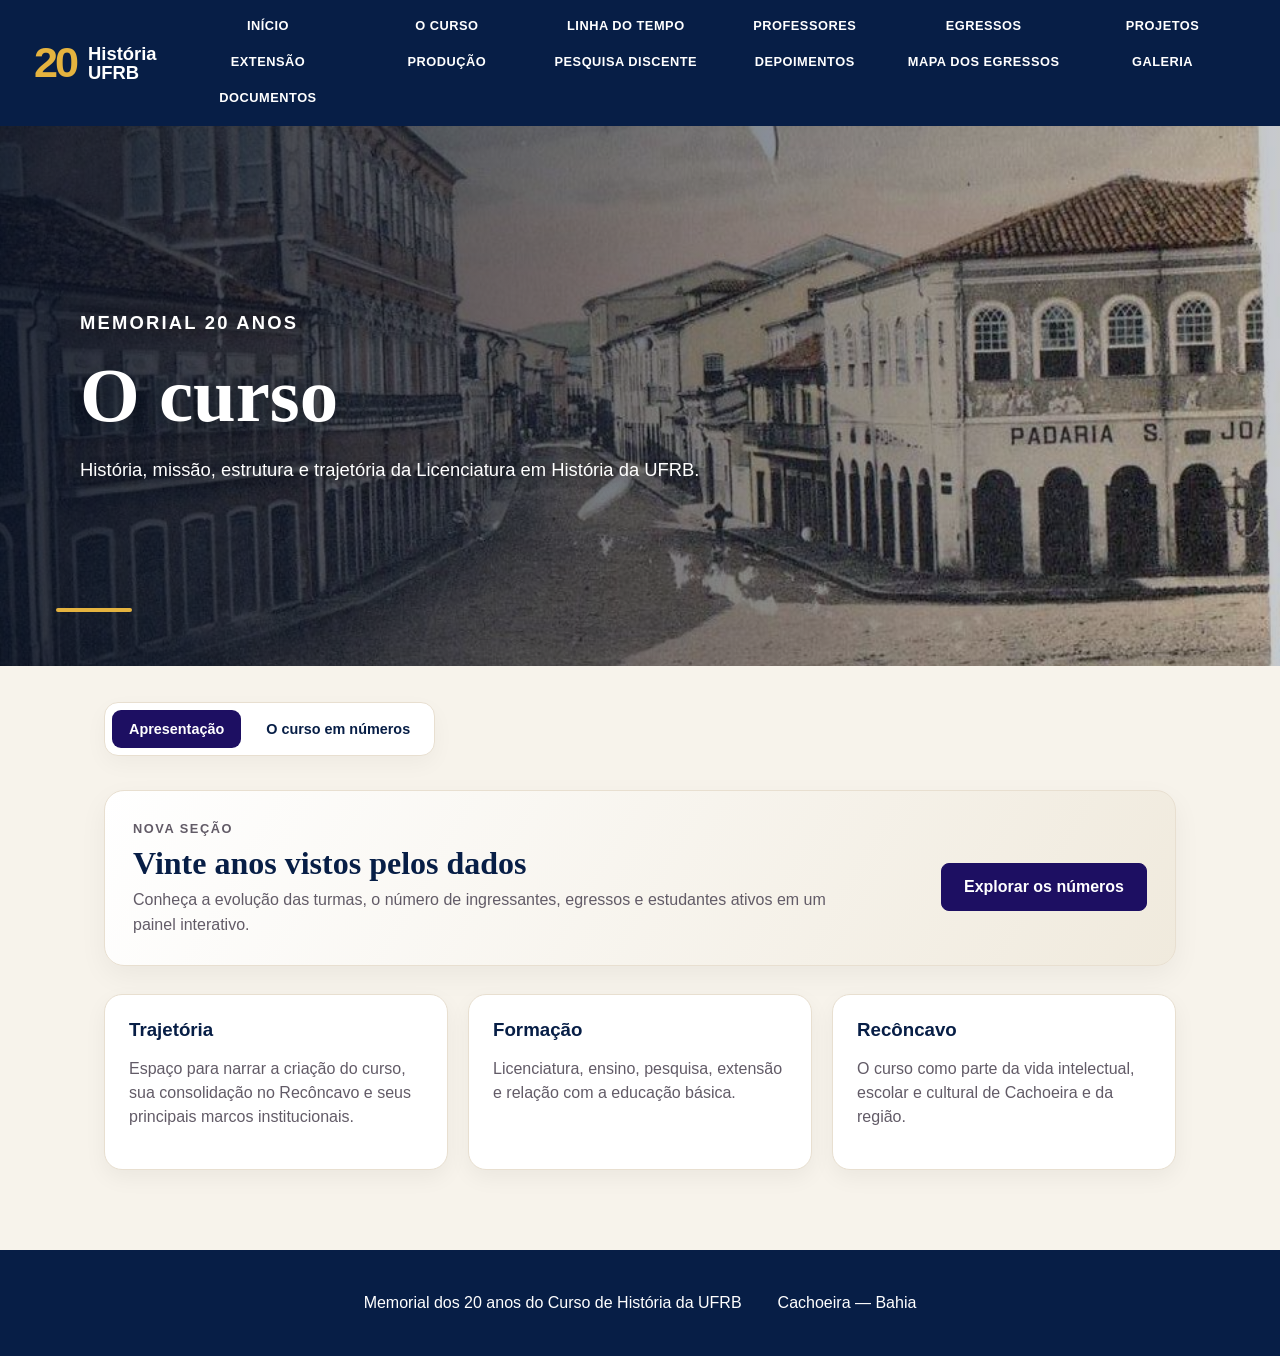
==== commit 1ac513b7: "Adicionar Extensão ao menu do Memorial" ====
--- a/pages/curso.html
+++ b/pages/curso.html
@@ -6,7 +6,7 @@
   <button class="menu-button" aria-label="Abrir menu">☰</button>
   <nav class="menu">
     <a href="../index.html">Início</a><a href="curso.html">O curso</a><a href="linha-do-tempo.html">Linha do tempo</a>
-    <a href="professores.html">Professores</a><a href="egressos.html">Egressos</a><a href="projetos.html">Projetos</a><a href="producao.html">Produção</a><a href="tccs.html">Pesquisa discente</a>
+    <a href="professores.html">Professores</a><a href="egressos.html">Egressos</a><a href="projetos.html">Projetos</a><a href="extensao.html">Extensão</a><a href="producao.html">Produção</a><a href="tccs.html">Pesquisa discente</a>
     <a href="depoimentos.html">Depoimentos</a><a href="mapa.html">Mapa dos egressos</a><a href="galeria.html">Galeria</a><a href="documentos.html">Documentos</a>
   </nav>
 </header><section class="page-hero hero-curso"><div class="page-hero-inner"><p class="eyebrow">Memorial 20 anos</p><h1>O curso</h1><p>História, missão, estrutura e trajetória da Licenciatura em História da UFRB.</p></div></section>
